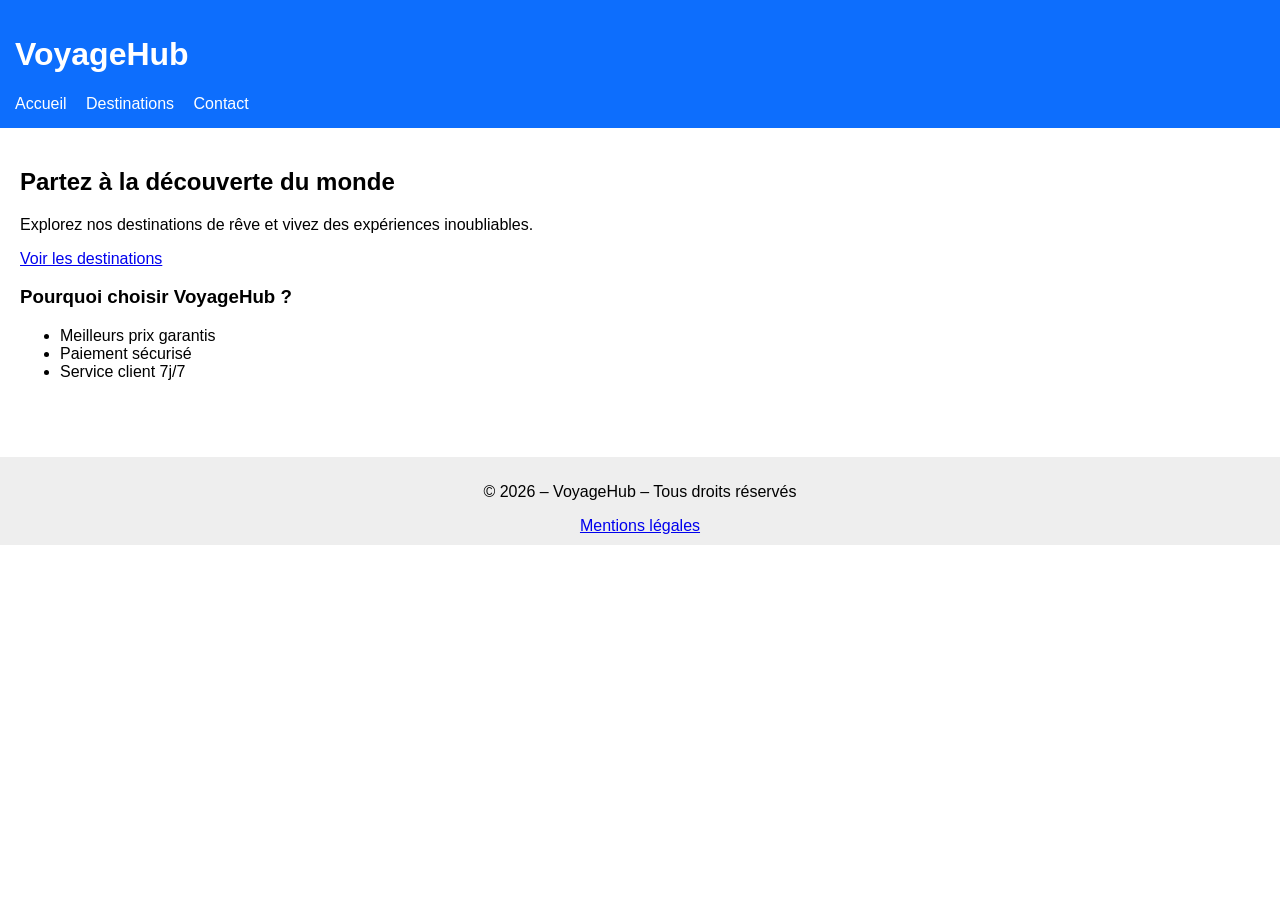
==== index.html @ 9aac8599 "finalisation pages contact faq confirmation css" ====
<!DOCTYPE html>
<html lang="fr">
<head>
  <meta charset="UTF-8">
  <title>VoyageHub – Agence de voyage</title>

  <!-- Lien vers le CSS -->
  <link rel="stylesheet" href="css/style.css">
</head>
<body>

  <!-- HEADER -->
  <header>
    <h1>VoyageHub</h1>
    <nav>
      <a href="index.html">Accueil</a>
      <a href="catalogue.html">Destinations</a>
      <a href="contact.html">Contact</a>
    </nav>
  </header>

  <!-- CONTENU PRINCIPAL -->
  <main>

    <!-- SECTION HERO -->
    <section>
      <h2>Partez à la découverte du monde</h2>
      <p>
        Explorez nos destinations de rêve et vivez des expériences inoubliables.
      </p>
      <a href="catalogue.html">Voir les destinations</a>
    </section>

    <!-- SECTION AVANTAGES -->
    <section>
      <h3>Pourquoi choisir VoyageHub ?</h3>
      <ul>
        <li>Meilleurs prix garantis</li>
        <li>Paiement sécurisé</li>
        <li>Service client 7j/7</li>
      </ul>
    </section>

  </main>

  <!-- FOOTER -->
  <footer>
    <p>© 2026 – VoyageHub – Tous droits réservés</p>
    <a href="mentions.html">Mentions légales</a>
  </footer>

  <!-- JS -->
  <script src="js/script.js"></script>

</body>
</html>
---- css/style.css ----
body {
    font-family: Arial, sans-serif;
    margin: 0;
    padding: 0;
}

header {
    background: #0d6efd;
    color: white;
    padding: 15px;
}

nav a {
    color: white;
    margin-right: 15px;
    text-decoration: none;
}

main {
    padding: 20px;
}

button {
    padding: 10px 15px;
    background: #0d6efd;
    color: white;
    border: none;
    cursor: pointer;
}

footer {
    background: #eee;
    text-align: center;
    padding: 10px;
    margin-top: 40px;
}
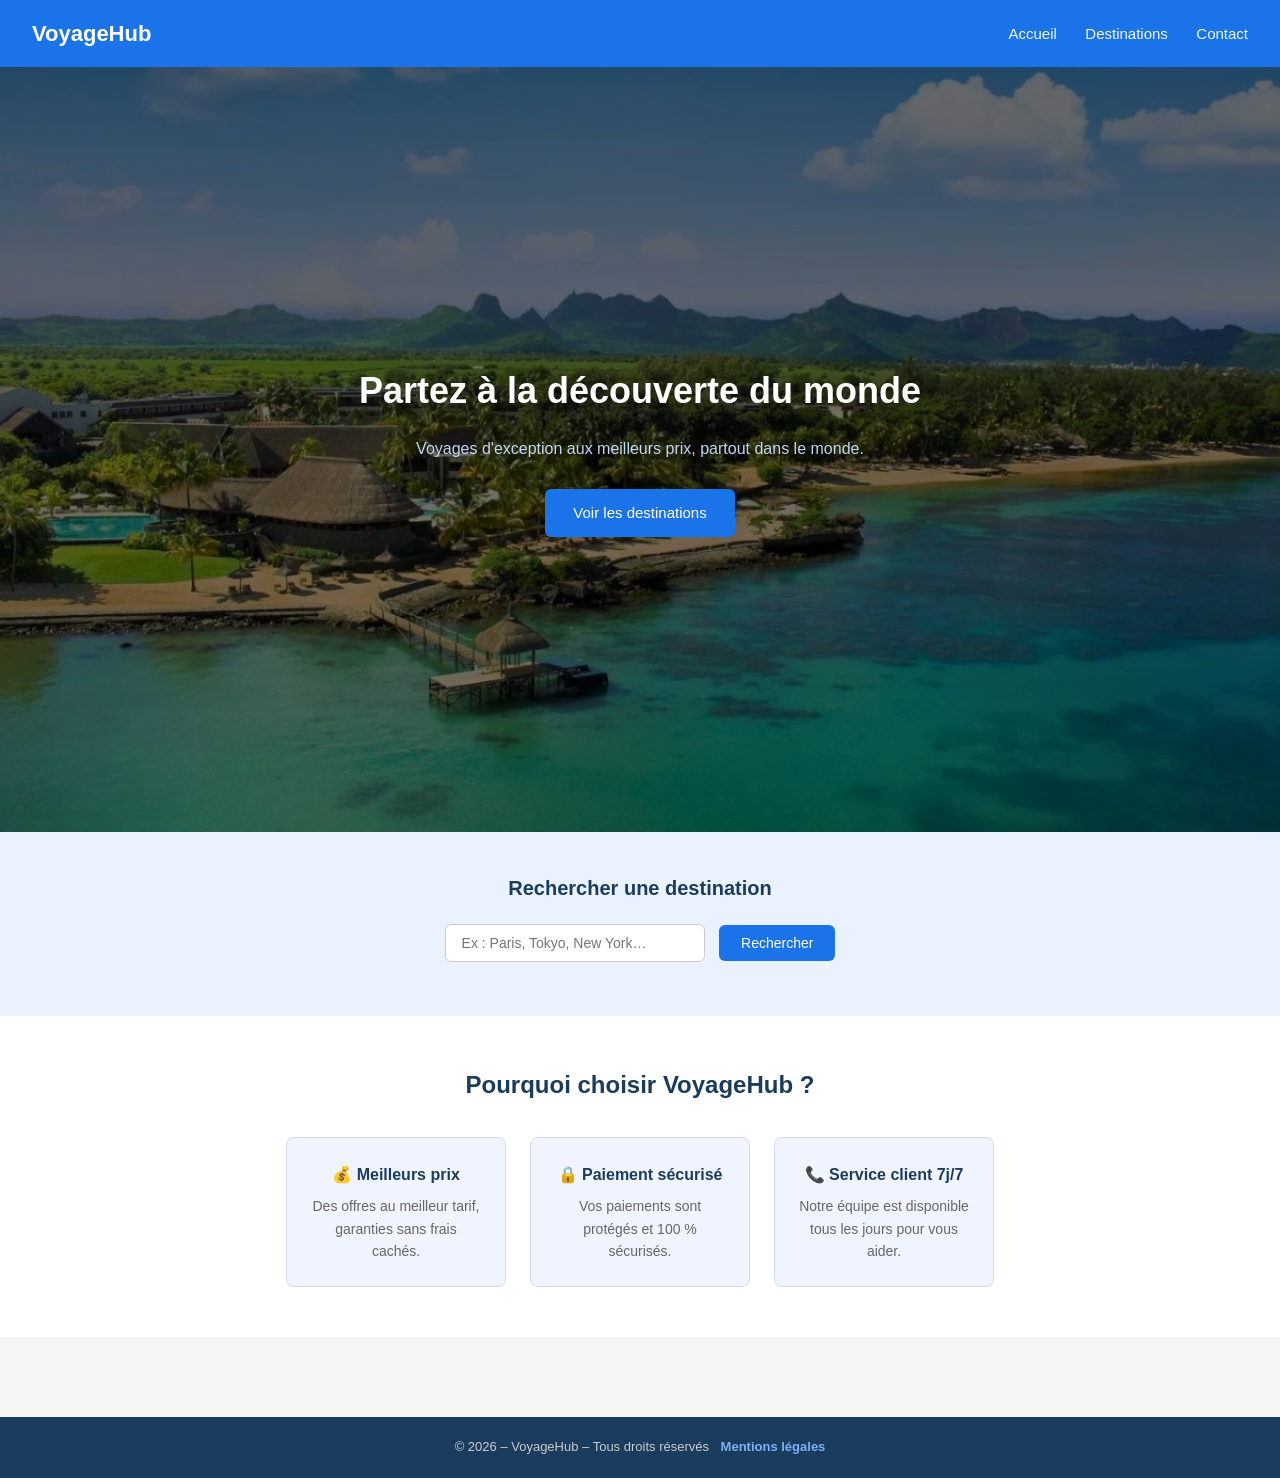
==== commit 1f216cde: "ajout des pages du sites" ====
--- a/index.html
+++ b/index.html
@@ -1,56 +1,251 @@
 <!DOCTYPE html>
 <html lang="fr">
 <head>
-  <meta charset="UTF-8">
-  <title>VoyageHub – Agence de voyage</title>
-
-  <!-- Lien vers le CSS -->
-  <link rel="stylesheet" href="css/style.css">
+    <meta charset="UTF-8">
+    <meta name="viewport" content="width=device-width, initial-scale=1.0">
+    <title>VoyageHub</title>
+    <link rel="stylesheet" href="css/style.css">
+    <style>
+        * {
+            margin: 0;
+            padding: 0;
+            box-sizing: border-box;
+        }
+
+        body {
+            font-family: Arial, sans-serif;
+            background-color: #f5f5f5;
+            color: #333;
+        }
+
+        /* HEADER */
+        header {
+            background-color: #1a73e8;
+            padding: 16px 32px;
+            display: flex;
+            justify-content: space-between;
+            align-items: center;
+        }
+
+        header .logo {
+            color: white;
+            font-size: 22px;
+            font-weight: bold;
+        }
+
+        header nav a {
+            color: white;
+            text-decoration: none;
+            margin-left: 24px;
+            font-size: 15px;
+        }
+
+        header nav a:hover {
+            text-decoration: underline;
+        }
+
+        /* HERO */
+        .hero {
+            background-color: #1a3c5e;
+            color: white;
+            text-align: center;
+            padding: 80px 20px;
+        }
+
+        .hero h1 {
+            font-size: 36px;
+            margin-bottom: 16px;
+        }
+
+        .hero p {
+            font-size: 16px;
+            margin-bottom: 28px;
+            color: #cce0ff;
+        }
+
+        .hero a {
+            background-color: #1a73e8;
+            color: white;
+            padding: 12px 28px;
+            text-decoration: none;
+            border-radius: 6px;
+            font-size: 15px;
+        }
+
+        .hero a:hover {
+            background-color: #1558b0;
+        }
+
+        /* AVANTAGES */
+        .avantages {
+            padding: 50px 32px;
+            background-color: white;
+            text-align: center;
+        }
+
+        .avantages h2 {
+            font-size: 24px;
+            margin-bottom: 32px;
+            color: #1a3c5e;
+        }
+
+        .avantages-grid {
+            display: flex;
+            justify-content: center;
+            gap: 24px;
+            flex-wrap: wrap;
+        }
+
+        .avantage-card {
+            background-color: #f0f4ff;
+            border-radius: 8px;
+            padding: 24px;
+            width: 220px;
+            border: 1px solid #d0daf0;
+        }
+
+        .avantage-card h3 {
+            font-size: 16px;
+            margin-bottom: 8px;
+            color: #1a3c5e;
+        }
+
+        .avantage-card p {
+            font-size: 14px;
+            color: #666;
+        }
+
+        /* RECHERCHE */
+        .recherche {
+            background-color: #eaf2ff;
+            padding: 40px 32px;
+            text-align: center;
+        }
+
+        .recherche h2 {
+            font-size: 20px;
+            margin-bottom: 20px;
+            color: #1a3c5e;
+        }
+
+        .recherche input {
+            padding: 10px 16px;
+            font-size: 14px;
+            border: 1px solid #ccc;
+            border-radius: 6px;
+            width: 260px;
+            margin-right: 10px;
+        }
+
+        .recherche button {
+            padding: 10px 22px;
+            background-color: #1a73e8;
+            color: white;
+            border: none;
+            border-radius: 6px;
+            font-size: 14px;
+            cursor: pointer;
+        }
+
+        .recherche button:hover {
+            background-color: #1558b0;
+        }
+
+        #resultat-recherche {
+            margin-top: 14px;
+            font-size: 14px;
+            color: #333;
+        }
+
+        /* FOOTER */
+        footer {
+            background-color: #1a3c5e;
+            color: #ccc;
+            text-align: center;
+            padding: 20px;
+            font-size: 13px;
+        }
+
+        footer a {
+            color: #7ab3f5;
+            text-decoration: none;
+            margin-left: 8px;
+        }
+
+        footer a:hover {
+            text-decoration: underline;
+        }
+    </style>
 </head>
 <body>
 
-  <!-- HEADER -->
-  <header>
-    <h1>VoyageHub</h1>
+<!-- HEADER -->
+<header>
+    <div class="logo">VoyageHub</div>
     <nav>
-      <a href="index.html">Accueil</a>
-      <a href="catalogue.html">Destinations</a>
-      <a href="contact.html">Contact</a>
+        <a href="index.html">Accueil</a>
+        <a href="catalogue.html">Destinations</a>
+        <a href="contact.html">Contact</a>
     </nav>
-  </header>
-
-  <!-- CONTENU PRINCIPAL -->
-  <main>
-
-    <!-- SECTION HERO -->
-    <section>
-      <h2>Partez à la découverte du monde</h2>
-      <p>
-        Explorez nos destinations de rêve et vivez des expériences inoubliables.
-      </p>
-      <a href="catalogue.html">Voir les destinations</a>
-    </section>
-
-    <!-- SECTION AVANTAGES -->
-    <section>
-      <h3>Pourquoi choisir VoyageHub ?</h3>
-      <ul>
-        <li>Meilleurs prix garantis</li>
-        <li>Paiement sécurisé</li>
-        <li>Service client 7j/7</li>
-      </ul>
-    </section>
-
-  </main>
-
-  <!-- FOOTER -->
-  <footer>
-    <p>© 2026 – VoyageHub – Tous droits réservés</p>
-    <a href="mentions.html">Mentions légales</a>
-  </footer>
-
-  <!-- JS -->
-  <script src="js/script.js"></script>
+</header>
+
+<!-- HERO -->
+<section class="hero">
+    <h1>Partez à la découverte du monde</h1>
+    <p>Voyages d'exception aux meilleurs prix, partout dans le monde.</p>
+    <a href="catalogue.html">Voir les destinations</a>
+</section>
+
+<!-- RECHERCHE -->
+<section class="recherche">
+    <h2>Rechercher une destination</h2>
+    <input type="text" id="inputDestination" placeholder="Ex : Paris, Tokyo, New York…" />
+    <button onclick="rechercherDestination()">Rechercher</button>
+    <p id="resultat-recherche"></p>
+</section>
+
+<!-- AVANTAGES -->
+<section class="avantages">
+    <h2>Pourquoi choisir VoyageHub ?</h2>
+    <div class="avantages-grid">
+        <div class="avantage-card">
+            <h3>💰 Meilleurs prix</h3>
+            <p>Des offres au meilleur tarif, garanties sans frais cachés.</p>
+        </div>
+        <div class="avantage-card">
+            <h3>🔒 Paiement sécurisé</h3>
+            <p>Vos paiements sont protégés et 100 % sécurisés.</p>
+        </div>
+        <div class="avantage-card">
+            <h3>📞 Service client 7j/7</h3>
+            <p>Notre équipe est disponible tous les jours pour vous aider.</p>
+        </div>
+    </div>
+</section>
+
+<!-- FOOTER -->
+<footer>
+    <p>© 2026 – VoyageHub – Tous droits réservés
+        <a href="mentions.html">Mentions légales</a>
+    </p>
+</footer>
+
+<!-- JAVASCRIPT -->
+<script>
+    function rechercherDestination() {
+        var destination = document.getElementById('inputDestination').value;
+        var resultat = document.getElementById('resultat-recherche');
+
+        if (destination === '') {
+            resultat.textContent = 'Veuillez entrer une destination.';
+        } else {
+            resultat.textContent = 'Vous recherchez : ' + destination + '. Redirection vers le catalogue…';
+            setTimeout(function() {
+                window.location.href = 'catalogue.html';
+            }, 1500);
+        }
+    }
+</script>
 
 </body>
-</html>
+</html>
--- a/css/style.css
+++ b/css/style.css
@@ -1,36 +1,349 @@
-body {
-    font-family: Arial, sans-serif;
+/* =========================
+   RESET & VARIABLES
+========================= */
+:root {
+    --primary: #0d6efd;
+    --primary-dark: #084298;
+    --bg: #f4f6f8;
+    --text: #1f2937;
+    --muted: #6b7280;
+    --card: #ffffff;
+    --radius: 14px;
+    --shadow: 0 12px 30px rgba(0,0,0,0.08);
+}
+
+* {
     margin: 0;
     padding: 0;
-}
-
+    box-sizing: border-box;
+}
+
+body {
+    font-family: "Inter", "Segoe UI", Arial, sans-serif;
+    background: var(--bg);
+    color: var(--text);
+    line-height: 1.6;
+}
+
+a {
+    text-decoration: none;
+    color: inherit;
+}
+
+/* =========================
+   HEADER / NAV
+========================= */
 header {
-    background: #0d6efd;
-    color: white;
-    padding: 15px;
+    position: sticky;
+    top: 0;
+    z-index: 100;
+    background: var(--primary);
+    color: #fff;
+    padding: 18px 60px;
+    display: flex;
+    justify-content: space-between;
+    align-items: center;
+}
+
+header h1 {
+    font-size: 24px;
+    font-weight: 800;
+    letter-spacing: 0.5px;
 }
 
 nav a {
-    color: white;
-    margin-right: 15px;
-    text-decoration: none;
-}
-
+    margin-left: 30px;
+    font-weight: 500;
+    opacity: 0.95;
+}
+
+nav a:hover {
+    opacity: 1;
+    text-decoration: underline;
+}
+
+/* =========================
+   HERO
+========================= */
+.hero {
+    min-height: 85vh;
+    background:
+        linear-gradient(rgba(0,0,0,0.55), rgba(0,0,0,0.55)),
+        url("../images/hero.jpg") center / cover no-repeat;
+    display: flex;
+    flex-direction: column;
+    justify-content: center;
+    align-items: center;
+    text-align: center;
+    padding: 40px 20px;
+    color: #fff;
+}
+
+.hero h2 {
+    font-size: 54px;
+    max-width: 900px;
+    margin-bottom: 20px;
+}
+
+.hero p {
+    font-size: 20px;
+    max-width: 720px;
+    margin-bottom: 40px;
+    opacity: 0.95;
+}
+
+.btn {
+    display: inline-block;
+    background: var(--primary);
+    color: #fff;
+    padding: 16px 36px;
+    border-radius: 10px;
+    font-weight: 700;
+    font-size: 16px;
+    transition: all 0.2s ease;
+}
+
+.btn:hover {
+    background: var(--primary-dark);
+    transform: translateY(-2px);
+}
+
+/* =========================
+   MAIN
+========================= */
 main {
-    padding: 20px;
-}
-
-button {
-    padding: 10px 15px;
-    background: #0d6efd;
-    color: white;
+    max-width: 1280px;
+    margin: 80px auto;
+    padding: 0 24px;
+}
+
+/* =========================
+   SECTIONS
+========================= */
+.section {
+    background: var(--card);
+    border-radius: var(--radius);
+    padding: 60px;
+    margin-bottom: 60px;
+    box-shadow: var(--shadow);
+}
+
+.section h2 {
+    font-size: 32px;
+    margin-bottom: 30px;
+    text-align: center;
+}
+
+/* =========================
+   AVANTAGES (HOME)
+========================= */
+.features {
+    display: grid;
+    grid-template-columns: repeat(auto-fit, minmax(260px, 1fr));
+    gap: 30px;
+    margin-top: 40px;
+}
+
+.feature {
+    text-align: center;
+    padding: 30px;
+}
+
+.feature h3 {
+    font-size: 20px;
+    margin-bottom: 10px;
+}
+
+.feature p {
+    color: var(--muted);
+}
+
+/* =========================
+   CATALOGUE
+========================= */
+.catalogue {
+    display: grid;
+    grid-template-columns: repeat(auto-fit, minmax(320px, 1fr));
+    gap: 40px;
+}
+
+.card {
+    background: var(--card);
+    border-radius: var(--radius);
+    overflow: hidden;
+    box-shadow: var(--shadow);
+    transition: transform 0.25s ease;
+}
+
+.card:hover {
+    transform: translateY(-8px);
+}
+
+.card img {
+    width: 100%;
+    height: 240px;
+    object-fit: cover;
+}
+
+.card-content {
+    padding: 24px;
+}
+
+.card-content h3 {
+    font-size: 22px;
+    margin-bottom: 6px;
+}
+
+.card-content p {
+    color: var(--muted);
+    margin-bottom: 18px;
+}
+
+/* =========================
+   PRODUCT PAGE
+========================= */
+.product {
+    display: grid;
+    grid-template-columns: 1fr 1fr;
+    gap: 60px;
+    align-items: center;
+}
+
+.product img {
+    width: 100%;
+    border-radius: var(--radius);
+    box-shadow: var(--shadow);
+}
+
+.product-details h2 {
+    font-size: 36px;
+    margin-bottom: 15px;
+}
+
+.product-details p {
+    color: var(--muted);
+}
+
+.product-details ul {
+    margin: 25px 0;
+    padding-left: 20px;
+}
+
+.product-details li {
+    margin-bottom: 8px;
+}
+
+.price {
+    font-size: 30px;
+    font-weight: 800;
+    margin: 25px 0;
+}
+
+/* =========================
+   PANIER
+========================= */
+.cart {
+    background: var(--card);
+    padding: 50px;
+    border-radius: var(--radius);
+    box-shadow: var(--shadow);
+    max-width: 800px;
+    margin: 0 auto;
+}
+
+.cart-item {
+    display: flex;
+    justify-content: space-between;
+    padding: 20px 0;
+    border-bottom: 1px solid #e5e7eb;
+    font-weight: 500;
+}
+
+.cart-total {
+    display: flex;
+    justify-content: space-between;
+    margin-top: 30px;
+    font-size: 24px;
+    font-weight: 800;
+}
+
+/* =========================
+   FORMS
+========================= */
+form {
+    background: var(--card);
+    padding: 50px;
+    border-radius: var(--radius);
+    box-shadow: var(--shadow);
+    max-width: 600px;
+    margin: 0 auto;
+}
+
+form label {
+    font-weight: 600;
+    margin-bottom: 6px;
+    display: block;
+}
+
+form input,
+form textarea {
+    width: 100%;
+    padding: 14px;
+    margin-bottom: 22px;
+    border-radius: 10px;
+    border: 1px solid #d1d5db;
+    font-size: 15px;
+}
+
+form button {
+    width: 100%;
+    background: var(--primary);
+    color: #fff;
     border: none;
+    padding: 16px;
+    border-radius: 10px;
+    font-size: 16px;
+    font-weight: 700;
     cursor: pointer;
 }
 
+form button:hover {
+    background: var(--primary-dark);
+}
+
+/* =========================
+   FOOTER
+========================= */
 footer {
-    background: #eee;
+    background: #e9ecef;
     text-align: center;
-    padding: 10px;
-    margin-top: 40px;
-}
+    padding: 40px 20px;
+    margin-top: 80px;
+    font-size: 14px;
+}
+
+footer a {
+    color: var(--primary);
+    font-weight: 600;
+}
+
+/* =========================
+   RESPONSIVE
+========================= */
+@media (max-width: 900px) {
+    header {
+        padding: 16px 24px;
+    }
+
+    .hero h2 {
+        font-size: 38px;
+    }
+
+    .product {
+        grid-template-columns: 1fr;
+    }
+
+    .section {
+        padding: 40px 24px;
+    }
+}
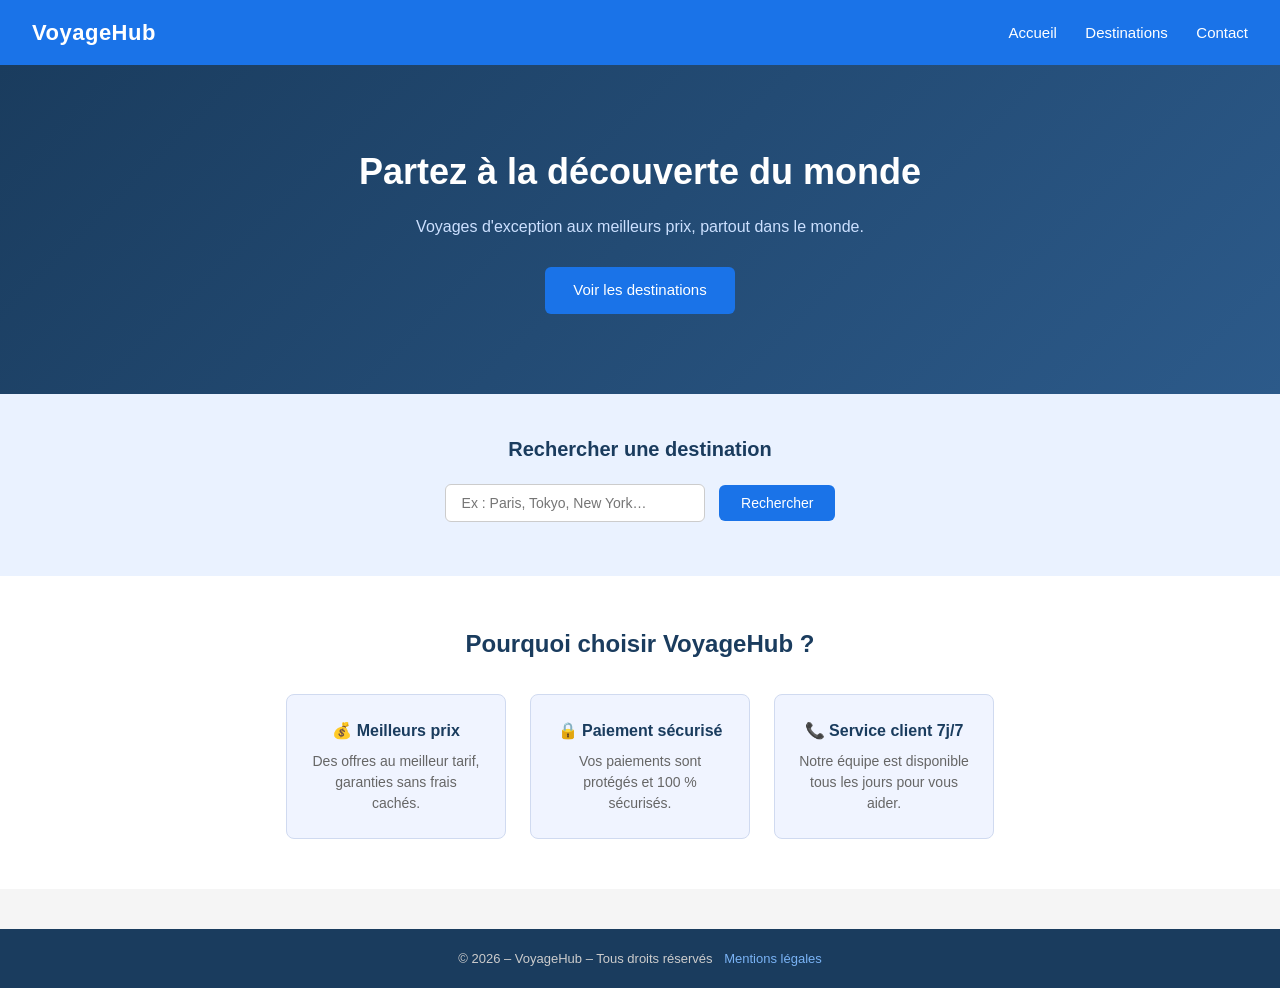
==== commit 04aea6c4: "Refonte complete : BDD voyagehub avec MCD/MLD/SQL, connexion PDO, catalogue et produit dynamiques, s" ====
--- a/index.html
+++ b/index.html
@@ -184,7 +184,7 @@
     <div class="logo">VoyageHub</div>
     <nav>
         <a href="index.html">Accueil</a>
-        <a href="catalogue.html">Destinations</a>
+        <a href="catalogue.php">Destinations</a>
         <a href="contact.html">Contact</a>
     </nav>
 </header>
@@ -193,7 +193,7 @@
 <section class="hero">
     <h1>Partez à la découverte du monde</h1>
     <p>Voyages d'exception aux meilleurs prix, partout dans le monde.</p>
-    <a href="catalogue.html">Voir les destinations</a>
+    <a href="catalogue.php">Voir les destinations</a>
 </section>
 
 <!-- RECHERCHE -->
@@ -241,7 +241,7 @@
         } else {
             resultat.textContent = 'Vous recherchez : ' + destination + '. Redirection vers le catalogue…';
             setTimeout(function() {
-                window.location.href = 'catalogue.html';
+                window.location.href = 'catalogue.php';
             }, 1500);
         }
     }
--- a/css/style.css
+++ b/css/style.css
@@ -1,17 +1,9 @@
-/* =========================
-   RESET & VARIABLES
-========================= */
-:root {
-    --primary: #0d6efd;
-    --primary-dark: #084298;
-    --bg: #f4f6f8;
-    --text: #1f2937;
-    --muted: #6b7280;
-    --card: #ffffff;
-    --radius: 14px;
-    --shadow: 0 12px 30px rgba(0,0,0,0.08);
-}
-
+/* =====================================================
+   VoyageHub - Feuille de styles principale
+   Projet BTS SIO - Conception et développement d'application
+   ===================================================== */
+
+/* RESET ET BASE */
 * {
     margin: 0;
     padding: 0;
@@ -19,331 +11,824 @@
 }
 
 body {
-    font-family: "Inter", "Segoe UI", Arial, sans-serif;
-    background: var(--bg);
-    color: var(--text);
-    line-height: 1.6;
-}
-
-a {
-    text-decoration: none;
-    color: inherit;
-}
-
-/* =========================
-   HEADER / NAV
-========================= */
+    font-family: 'Segoe UI', Arial, sans-serif;
+    background-color: #f5f5f5;
+    color: #333;
+    line-height: 1.5;
+}
+
+/* =====================================================
+   HEADER ET NAVIGATION
+   ===================================================== */
 header {
-    position: sticky;
-    top: 0;
-    z-index: 100;
-    background: var(--primary);
-    color: #fff;
-    padding: 18px 60px;
+    background-color: #1a73e8;
+    padding: 16px 32px;
     display: flex;
     justify-content: space-between;
     align-items: center;
-}
-
-header h1 {
+    box-shadow: 0 2px 8px rgba(0, 0, 0, 0.1);
+}
+
+header .logo {
+    color: white;
+    font-size: 22px;
+    font-weight: bold;
+    letter-spacing: 0.5px;
+}
+
+header nav a {
+    color: white;
+    text-decoration: none;
+    margin-left: 24px;
+    font-size: 15px;
+    transition: opacity 0.2s ease;
+}
+
+header nav a:hover {
+    opacity: 0.8;
+    text-decoration: underline;
+}
+
+/* =====================================================
+   HERO (page d'accueil)
+   ===================================================== */
+.hero {
+    background: linear-gradient(135deg, #1a3c5e 0%, #2c5a8a 100%);
+    color: white;
+    text-align: center;
+    padding: 80px 20px;
+}
+
+.hero h1 {
+    font-size: 36px;
+    margin-bottom: 16px;
+    animation: fadeInDown 0.8s ease;
+}
+
+.hero p {
+    font-size: 16px;
+    margin-bottom: 28px;
+    color: #cce0ff;
+}
+
+.hero a {
+    background-color: #1a73e8;
+    color: white;
+    padding: 12px 28px;
+    text-decoration: none;
+    border-radius: 6px;
+    font-size: 15px;
+    display: inline-block;
+    transition: all 0.3s ease;
+}
+
+.hero a:hover {
+    background-color: #1558b0;
+    transform: translateY(-2px);
+    box-shadow: 0 4px 12px rgba(26, 115, 232, 0.4);
+}
+
+.hero-small {
+    background-color: #1a3c5e;
+    color: white;
+    text-align: center;
+    padding: 50px 20px;
+}
+
+.hero-small h1 {
+    font-size: 30px;
+    margin-bottom: 10px;
+}
+
+.hero-small p {
+    font-size: 15px;
+    color: #cce0ff;
+}
+
+/* =====================================================
+   AVANTAGES (page accueil)
+   ===================================================== */
+.avantages {
+    padding: 50px 32px;
+    background-color: white;
+    text-align: center;
+}
+
+.avantages h2 {
     font-size: 24px;
-    font-weight: 800;
-    letter-spacing: 0.5px;
-}
-
-nav a {
-    margin-left: 30px;
-    font-weight: 500;
-    opacity: 0.95;
-}
-
-nav a:hover {
-    opacity: 1;
-    text-decoration: underline;
-}
-
-/* =========================
-   HERO
-========================= */
-.hero {
-    min-height: 85vh;
-    background:
-        linear-gradient(rgba(0,0,0,0.55), rgba(0,0,0,0.55)),
-        url("../images/hero.jpg") center / cover no-repeat;
+    margin-bottom: 32px;
+    color: #1a3c5e;
+}
+
+.avantages-grid {
     display: flex;
-    flex-direction: column;
     justify-content: center;
-    align-items: center;
-    text-align: center;
-    padding: 40px 20px;
-    color: #fff;
-}
-
-.hero h2 {
-    font-size: 54px;
-    max-width: 900px;
+    gap: 24px;
+    flex-wrap: wrap;
+}
+
+.avantage-card {
+    background-color: #f0f4ff;
+    border-radius: 8px;
+    padding: 24px;
+    width: 220px;
+    border: 1px solid #d0daf0;
+    transition: transform 0.3s ease, box-shadow 0.3s ease;
+}
+
+.avantage-card:hover {
+    transform: translateY(-4px);
+    box-shadow: 0 8px 20px rgba(26, 60, 94, 0.15);
+}
+
+.avantage-card h3 {
+    font-size: 16px;
+    margin-bottom: 8px;
+    color: #1a3c5e;
+}
+
+.avantage-card p {
+    font-size: 14px;
+    color: #666;
+}
+
+/* =====================================================
+   RECHERCHE (page accueil)
+   ===================================================== */
+.recherche {
+    background-color: #eaf2ff;
+    padding: 40px 32px;
+    text-align: center;
+}
+
+.recherche h2 {
+    font-size: 20px;
     margin-bottom: 20px;
-}
-
-.hero p {
-    font-size: 20px;
-    max-width: 720px;
-    margin-bottom: 40px;
-    opacity: 0.95;
-}
-
-.btn {
-    display: inline-block;
-    background: var(--primary);
-    color: #fff;
-    padding: 16px 36px;
+    color: #1a3c5e;
+}
+
+.recherche input {
+    padding: 10px 16px;
+    font-size: 14px;
+    border: 1px solid #ccc;
+    border-radius: 6px;
+    width: 260px;
+    margin-right: 10px;
+}
+
+.recherche button {
+    padding: 10px 22px;
+    background-color: #1a73e8;
+    color: white;
+    border: none;
+    border-radius: 6px;
+    font-size: 14px;
+    cursor: pointer;
+    transition: background-color 0.2s;
+}
+
+.recherche button:hover {
+    background-color: #1558b0;
+}
+
+#resultat-recherche {
+    margin-top: 14px;
+    font-size: 14px;
+    color: #333;
+}
+
+/* =====================================================
+   TITRE DE PAGE
+   ===================================================== */
+.titre-page {
+    text-align: center;
+    padding: 40px 20px 20px;
+}
+
+.titre-page h2 {
+    font-size: 28px;
+    color: #1a3c5e;
+    margin-bottom: 8px;
+}
+
+.titre-page p {
+    font-size: 15px;
+    color: #666;
+}
+
+/* =====================================================
+   FILTRE CATALOGUE
+   ===================================================== */
+.filtre {
+    text-align: center;
+    margin: 20px 0;
+}
+
+.filtre label {
+    font-size: 14px;
+    margin-right: 8px;
+    color: #333;
+    font-weight: bold;
+}
+
+.filtre select {
+    padding: 8px 14px;
+    border: 1px solid #ccc;
+    border-radius: 6px;
+    font-size: 14px;
+    cursor: pointer;
+    background-color: white;
+}
+
+/* =====================================================
+   CARTES CATALOGUE
+   ===================================================== */
+.cards {
+    display: flex;
+    flex-wrap: wrap;
+    gap: 24px;
+    justify-content: center;
+    padding: 24px 32px 48px;
+}
+
+.card {
+    background-color: white;
     border-radius: 10px;
-    font-weight: 700;
-    font-size: 16px;
-    transition: all 0.2s ease;
-}
-
-.btn:hover {
-    background: var(--primary-dark);
-    transform: translateY(-2px);
-}
-
-/* =========================
-   MAIN
-========================= */
-main {
-    max-width: 1280px;
-    margin: 80px auto;
-    padding: 0 24px;
-}
-
-/* =========================
-   SECTIONS
-========================= */
-.section {
-    background: var(--card);
-    border-radius: var(--radius);
-    padding: 60px;
-    margin-bottom: 60px;
-    box-shadow: var(--shadow);
-}
-
-.section h2 {
-    font-size: 32px;
-    margin-bottom: 30px;
-    text-align: center;
-}
-
-/* =========================
-   AVANTAGES (HOME)
-========================= */
-.features {
-    display: grid;
-    grid-template-columns: repeat(auto-fit, minmax(260px, 1fr));
-    gap: 30px;
-    margin-top: 40px;
-}
-
-.feature {
-    text-align: center;
-    padding: 30px;
-}
-
-.feature h3 {
-    font-size: 20px;
-    margin-bottom: 10px;
-}
-
-.feature p {
-    color: var(--muted);
-}
-
-/* =========================
-   CATALOGUE
-========================= */
-.catalogue {
-    display: grid;
-    grid-template-columns: repeat(auto-fit, minmax(320px, 1fr));
-    gap: 40px;
-}
-
-.card {
-    background: var(--card);
-    border-radius: var(--radius);
+    box-shadow: 0 2px 10px rgba(0, 0, 0, 0.08);
+    width: 280px;
     overflow: hidden;
-    box-shadow: var(--shadow);
-    transition: transform 0.25s ease;
+    transition: transform 0.3s ease, box-shadow 0.3s ease;
 }
 
 .card:hover {
-    transform: translateY(-8px);
+    transform: translateY(-6px);
+    box-shadow: 0 8px 24px rgba(0, 0, 0, 0.15);
 }
 
 .card img {
     width: 100%;
-    height: 240px;
+    height: 180px;
     object-fit: cover;
-}
-
-.card-content {
-    padding: 24px;
-}
-
-.card-content h3 {
+    display: block;
+}
+
+.card-body {
+    padding: 16px;
+}
+
+.card-body h3 {
+    font-size: 18px;
+    color: #1a3c5e;
+    margin-bottom: 6px;
+}
+
+.card-body p {
+    font-size: 14px;
+    color: #666;
+    margin-bottom: 6px;
+}
+
+.card-body .lieu {
+    color: #1a73e8;
+    font-weight: 600;
+}
+
+.card-body .duree {
+    color: #888;
+}
+
+.card-body .prix {
+    font-size: 16px;
+    font-weight: bold;
+    color: #1a73e8;
+    margin-bottom: 14px;
+    margin-top: 8px;
+}
+
+.card-body a {
+    display: inline-block;
+    background-color: #1a73e8;
+    color: white;
+    text-decoration: none;
+    padding: 9px 20px;
+    border-radius: 6px;
+    font-size: 14px;
+    transition: background-color 0.2s;
+}
+
+.card-body a:hover {
+    background-color: #1558b0;
+}
+
+/* =====================================================
+   PAGE PRODUIT
+   ===================================================== */
+.produit {
+    max-width: 800px;
+    margin: 40px auto;
+    background-color: white;
+    border-radius: 10px;
+    box-shadow: 0 2px 10px rgba(0, 0, 0, 0.08);
+    overflow: hidden;
+}
+
+.produit img {
+    width: 100%;
+    height: 300px;
+    object-fit: cover;
+    display: block;
+}
+
+.produit-body {
+    padding: 32px;
+}
+
+.produit-body h2 {
+    font-size: 26px;
+    color: #1a3c5e;
+    margin-bottom: 8px;
+}
+
+.lieu-produit {
+    color: #1a73e8;
+    font-weight: 600;
+    margin-bottom: 14px;
+}
+
+.produit-body p {
+    font-size: 15px;
+    color: #555;
+    line-height: 1.6;
+    margin-bottom: 24px;
+}
+
+.infos {
+    display: flex;
+    flex-wrap: wrap;
+    gap: 16px;
+    margin-bottom: 28px;
+}
+
+.info-bloc {
+    background-color: #f0f4ff;
+    border-radius: 8px;
+    padding: 14px 20px;
+    border: 1px solid #d0daf0;
+    min-width: 150px;
+    flex: 1;
+}
+
+.info-bloc span {
+    display: block;
+    font-size: 12px;
+    color: #888;
+    margin-bottom: 4px;
+}
+
+.info-bloc strong {
+    font-size: 15px;
+    color: #1a3c5e;
+}
+
+.choix-personnes {
+    margin-bottom: 24px;
+}
+
+.choix-personnes label {
+    font-size: 14px;
+    font-weight: bold;
+    color: #333;
+    display: block;
+    margin-bottom: 8px;
+}
+
+.choix-personnes select {
+    padding: 9px 16px;
+    border: 1px solid #ccc;
+    border-radius: 6px;
+    font-size: 14px;
+    cursor: pointer;
+    background-color: white;
+}
+
+#prixTotal {
     font-size: 22px;
+    font-weight: bold;
+    color: #1a73e8;
+    margin-bottom: 24px;
+}
+
+.btn-panier {
+    display: inline-block;
+    background-color: #1a73e8;
+    color: white;
+    text-decoration: none;
+    padding: 12px 28px;
+    border-radius: 6px;
+    font-size: 15px;
+    transition: all 0.3s ease;
+}
+
+.btn-panier:hover {
+    background-color: #1558b0;
+    transform: translateY(-2px);
+    box-shadow: 0 4px 12px rgba(26, 115, 232, 0.4);
+}
+
+/* =====================================================
+   FORMULAIRES (commande, contact)
+   ===================================================== */
+.commande,
+.formulaire {
+    max-width: 600px;
+    margin: 40px auto;
+    background-color: white;
+    border-radius: 10px;
+    box-shadow: 0 2px 10px rgba(0, 0, 0, 0.08);
+    padding: 36px;
+}
+
+.commande h2,
+.formulaire h2 {
+    font-size: 24px;
+    color: #1a3c5e;
+    margin-bottom: 28px;
+}
+
+.champ {
+    margin-bottom: 20px;
+}
+
+.champ label {
+    display: block;
+    font-size: 14px;
+    font-weight: bold;
+    color: #333;
     margin-bottom: 6px;
 }
 
-.card-content p {
-    color: var(--muted);
-    margin-bottom: 18px;
-}
-
-/* =========================
-   PRODUCT PAGE
-========================= */
-.product {
-    display: grid;
-    grid-template-columns: 1fr 1fr;
-    gap: 60px;
-    align-items: center;
-}
-
-.product img {
+.champ input,
+.champ select,
+.champ textarea {
     width: 100%;
-    border-radius: var(--radius);
-    box-shadow: var(--shadow);
-}
-
-.product-details h2 {
-    font-size: 36px;
-    margin-bottom: 15px;
-}
-
-.product-details p {
-    color: var(--muted);
-}
-
-.product-details ul {
-    margin: 25px 0;
-    padding-left: 20px;
-}
-
-.product-details li {
+    padding: 10px 14px;
+    border: 1px solid #ccc;
+    border-radius: 6px;
+    font-size: 14px;
+    font-family: inherit;
+    transition: border-color 0.2s;
+}
+
+.champ input:focus,
+.champ select:focus,
+.champ textarea:focus {
+    border-color: #1a73e8;
+    outline: none;
+    box-shadow: 0 0 0 3px rgba(26, 115, 232, 0.1);
+}
+
+.champ textarea {
+    height: 120px;
+    resize: vertical;
+}
+
+.erreur {
+    color: #d93025;
+    font-size: 13px;
+    margin-top: 4px;
+    display: none;
+}
+
+.recap {
+    background-color: #f0f4ff;
+    border: 1px solid #d0daf0;
+    border-radius: 8px;
+    padding: 16px 20px;
+    margin-bottom: 24px;
+}
+
+.recap h3 {
+    font-size: 15px;
+    color: #1a3c5e;
     margin-bottom: 8px;
 }
 
-.price {
-    font-size: 30px;
-    font-weight: 800;
-    margin: 25px 0;
-}
-
-/* =========================
-   PANIER
-========================= */
-.cart {
-    background: var(--card);
-    padding: 50px;
-    border-radius: var(--radius);
-    box-shadow: var(--shadow);
-    max-width: 800px;
-    margin: 0 auto;
-}
-
-.cart-item {
+.recap p {
+    font-size: 14px;
+    color: #555;
+    margin-bottom: 4px;
+}
+
+.recap .prix-recap {
+    font-size: 18px;
+    font-weight: bold;
+    color: #1a73e8;
+    margin-top: 12px;
+}
+
+.recap-ligne {
     display: flex;
     justify-content: space-between;
-    padding: 20px 0;
-    border-bottom: 1px solid #e5e7eb;
-    font-weight: 500;
-}
-
-.cart-total {
+    font-size: 14px;
+    color: #555;
+    padding: 8px 0;
+    border-bottom: 1px solid #e0e8f8;
+}
+
+.recap-ligne:last-child {
+    border-bottom: none;
+    font-weight: bold;
+    color: #1a73e8;
+    font-size: 16px;
+}
+
+.btn-confirmer,
+.btn-envoyer {
+    width: 100%;
+    padding: 13px;
+    background-color: #1a73e8;
+    color: white;
+    border: none;
+    border-radius: 6px;
+    font-size: 15px;
+    cursor: pointer;
+    font-family: inherit;
+    transition: background-color 0.2s;
+}
+
+.btn-confirmer:hover,
+.btn-envoyer:hover {
+    background-color: #1558b0;
+}
+
+/* =====================================================
+   PAGE CONTACT
+   ===================================================== */
+.contenu {
+    max-width: 700px;
+    margin: 40px auto;
+    padding: 0 20px;
+}
+
+.infos-contact {
+    background-color: white;
+    border-radius: 10px;
+    box-shadow: 0 2px 10px rgba(0, 0, 0, 0.08);
+    padding: 28px 32px;
+    margin-bottom: 24px;
+    display: flex;
+    flex-wrap: wrap;
+    gap: 20px;
+}
+
+.infos-contact .info-bloc {
+    flex: 1;
+    min-width: 160px;
+    text-align: center;
+}
+
+.infos-contact .icone {
+    font-size: 24px;
+    margin-bottom: 8px;
+}
+
+.infos-contact h3 {
+    font-size: 14px;
+    color: #1a3c5e;
+    margin-bottom: 4px;
+}
+
+.infos-contact p {
+    font-size: 13px;
+    color: #666;
+}
+
+#messageSucces {
+    display: none;
+    margin-top: 16px;
+    background-color: #e6f4ea;
+    border: 1px solid #a8d5b5;
+    border-radius: 6px;
+    padding: 14px;
+    color: #2d6a4f;
+    font-size: 14px;
+    text-align: center;
+}
+
+/* =====================================================
+   PAGE CONFIRMATION
+   ===================================================== */
+.confirmation {
+    max-width: 600px;
+    margin: 60px auto;
+    background-color: white;
+    border-radius: 10px;
+    box-shadow: 0 2px 10px rgba(0, 0, 0, 0.08);
+    padding: 40px;
+    text-align: center;
+}
+
+.confirmation h2 {
+    font-size: 26px;
+    color: #2d6a4f;
+    margin-bottom: 10px;
+}
+
+.confirmation .sous-titre {
+    font-size: 15px;
+    color: #666;
+    margin-bottom: 30px;
+}
+
+.btn-accueil {
+    display: inline-block;
+    background-color: #1a73e8;
+    color: white;
+    text-decoration: none;
+    padding: 12px 32px;
+    border-radius: 6px;
+    font-size: 15px;
+    transition: background-color 0.2s;
+}
+
+.btn-accueil:hover {
+    background-color: #1558b0;
+}
+
+/* =====================================================
+   FOOTER
+   ===================================================== */
+footer {
+    background-color: #1a3c5e;
+    color: #ccc;
+    text-align: center;
+    padding: 20px;
+    font-size: 13px;
+    margin-top: 40px;
+}
+
+footer a {
+    color: #7ab3f5;
+    text-decoration: none;
+    margin-left: 8px;
+}
+
+footer a:hover {
+    text-decoration: underline;
+}
+
+/* =====================================================
+   ANIMATIONS
+   ===================================================== */
+@keyframes fadeInDown {
+    from {
+        opacity: 0;
+        transform: translateY(-20px);
+    }
+    to {
+        opacity: 1;
+        transform: translateY(0);
+    }
+}
+
+@keyframes fadeIn {
+    from { opacity: 0; }
+    to { opacity: 1; }
+}
+
+.card {
+    animation: fadeIn 0.5s ease;
+}
+
+/* =====================================================
+   RESPONSIVE - TABLETTE
+   ===================================================== */
+@media screen and (max-width: 768px) {
+    header {
+        padding: 12px 20px;
+        flex-direction: column;
+        gap: 12px;
+    }
+
+    header nav a {
+        margin-left: 12px;
+        margin-right: 12px;
+    }
+
+    .hero {
+        padding: 50px 20px;
+    }
+
+    .hero h1 {
+        font-size: 28px;
+    }
+
+    .titre-page h2 {
+        font-size: 22px;
+    }
+
+    .cards {
+        padding: 20px;
+        gap: 16px;
+    }
+
+    .card {
+        width: 100%;
+        max-width: 320px;
+    }
+
+    .produit {
+        margin: 20px 16px;
+    }
+
+    .produit img {
+        height: 220px;
+    }
+
+    .produit-body {
+        padding: 20px;
+    }
+
+    .commande,
+    .formulaire {
+        margin: 20px 16px;
+        padding: 24px;
+    }
+
+    .infos-contact {
+        flex-direction: column;
+    }
+
+    .recherche input {
+        width: 100%;
+        margin-right: 0;
+        margin-bottom: 10px;
+    }
+}
+
+/* =====================================================
+   RESPONSIVE - MOBILE
+   ===================================================== */
+@media screen and (max-width: 480px) {
+    header {
+        padding: 10px 16px;
+    }
+
+    header .logo {
+        font-size: 18px;
+    }
+
+    .hero h1 {
+        font-size: 24px;
+    }
+
+    .hero p {
+        font-size: 14px;
+    }
+
+    .avantages {
+        padding: 30px 16px;
+    }
+
+    .avantage-card {
+        width: 100%;
+    }
+
+    .infos {
+        flex-direction: column;
+    }
+
+    .info-bloc {
+        min-width: 100%;
+    }
+}
+
+/* Message code promo */
+.message-promo {
+    display: block;
+    margin-top: 6px;
+    font-size: 13px;
+    font-weight: 600;
+}
+
+.message-promo.valide {
+    color: #2d6a4f;
+}
+
+.message-promo.invalide {
+    color: #d93025;
+}
+
+/* Checkbox conditions */
+.champ label input[type="checkbox"] {
+    width: auto;
+    margin-right: 8px;
+    vertical-align: middle;
+}
+
+/* Recap-ligne en flex */
+.recap-ligne {
     display: flex;
     justify-content: space-between;
-    margin-top: 30px;
-    font-size: 24px;
-    font-weight: 800;
-}
-
-/* =========================
-   FORMS
-========================= */
-form {
-    background: var(--card);
-    padding: 50px;
-    border-radius: var(--radius);
-    box-shadow: var(--shadow);
-    max-width: 600px;
-    margin: 0 auto;
-}
-
-form label {
-    font-weight: 600;
-    margin-bottom: 6px;
-    display: block;
-}
-
-form input,
-form textarea {
-    width: 100%;
-    padding: 14px;
-    margin-bottom: 22px;
-    border-radius: 10px;
-    border: 1px solid #d1d5db;
-    font-size: 15px;
-}
-
-form button {
-    width: 100%;
-    background: var(--primary);
-    color: #fff;
-    border: none;
-    padding: 16px;
-    border-radius: 10px;
-    font-size: 16px;
-    font-weight: 700;
-    cursor: pointer;
-}
-
-form button:hover {
-    background: var(--primary-dark);
-}
-
-/* =========================
-   FOOTER
-========================= */
-footer {
-    background: #e9ecef;
-    text-align: center;
-    padding: 40px 20px;
-    margin-top: 80px;
-    font-size: 14px;
-}
-
-footer a {
-    color: var(--primary);
-    font-weight: 600;
-}
-
-/* =========================
-   RESPONSIVE
-========================= */
-@media (max-width: 900px) {
-    header {
-        padding: 16px 24px;
-    }
-
-    .hero h2 {
-        font-size: 38px;
-    }
-
-    .product {
-        grid-template-columns: 1fr;
-    }
-
-    .section {
-        padding: 40px 24px;
-    }
-}
+}
+
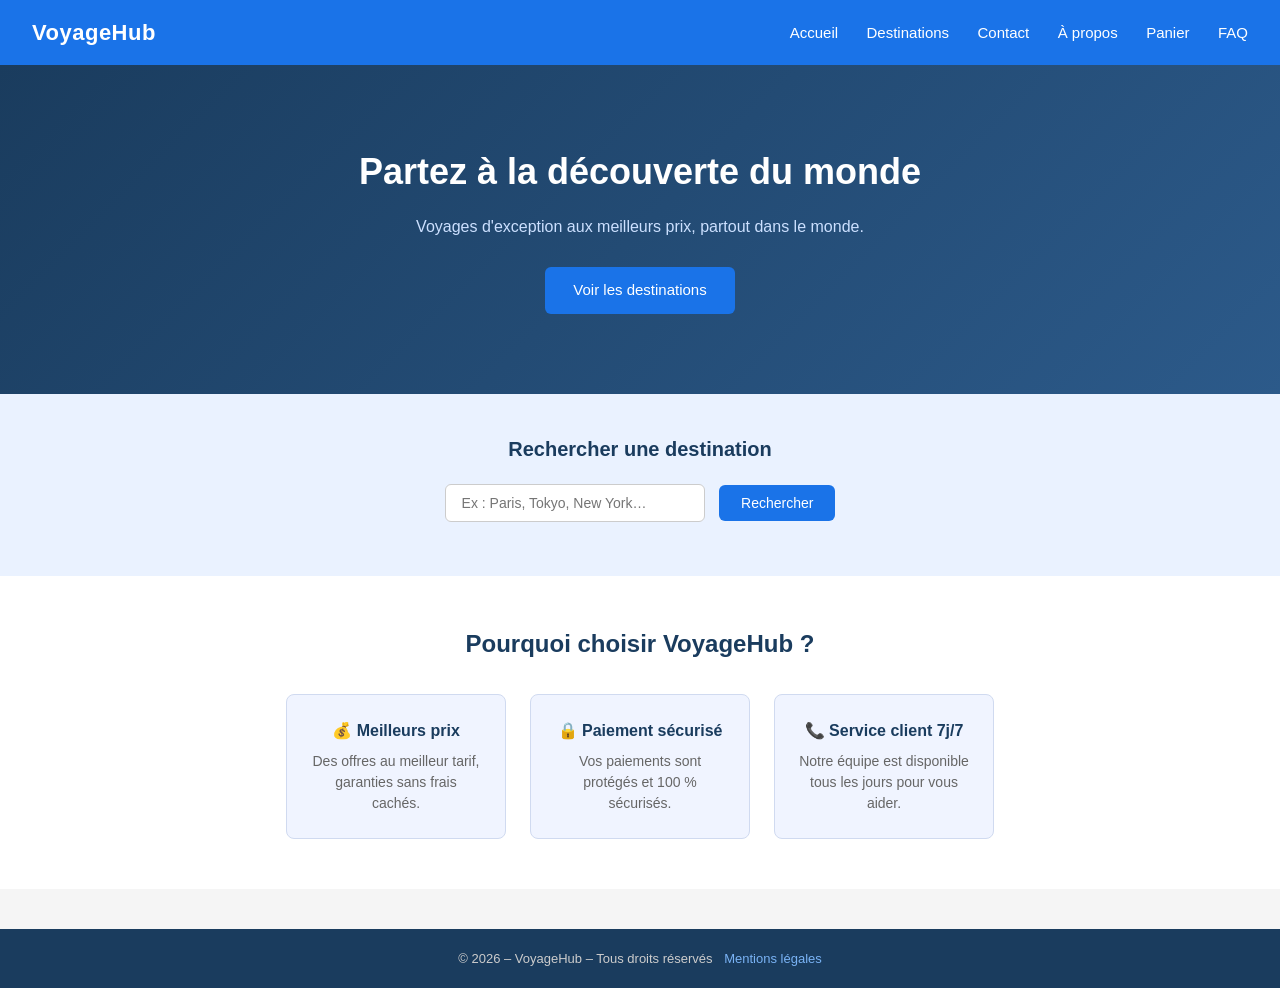
==== commit 1c128aa2: "Update index.html" ====
--- a/index.html
+++ b/index.html
@@ -186,6 +186,9 @@
         <a href="index.html">Accueil</a>
         <a href="catalogue.php">Destinations</a>
         <a href="contact.html">Contact</a>
+        <a href="apropos.html">À propos</a>
+        <a href="panier.html">Panier</a>
+        <a href="faq.html">FAQ</a>
     </nav>
 </header>
 
@@ -248,4 +251,4 @@
 </script>
 
 </body>
-</html>+</html>
